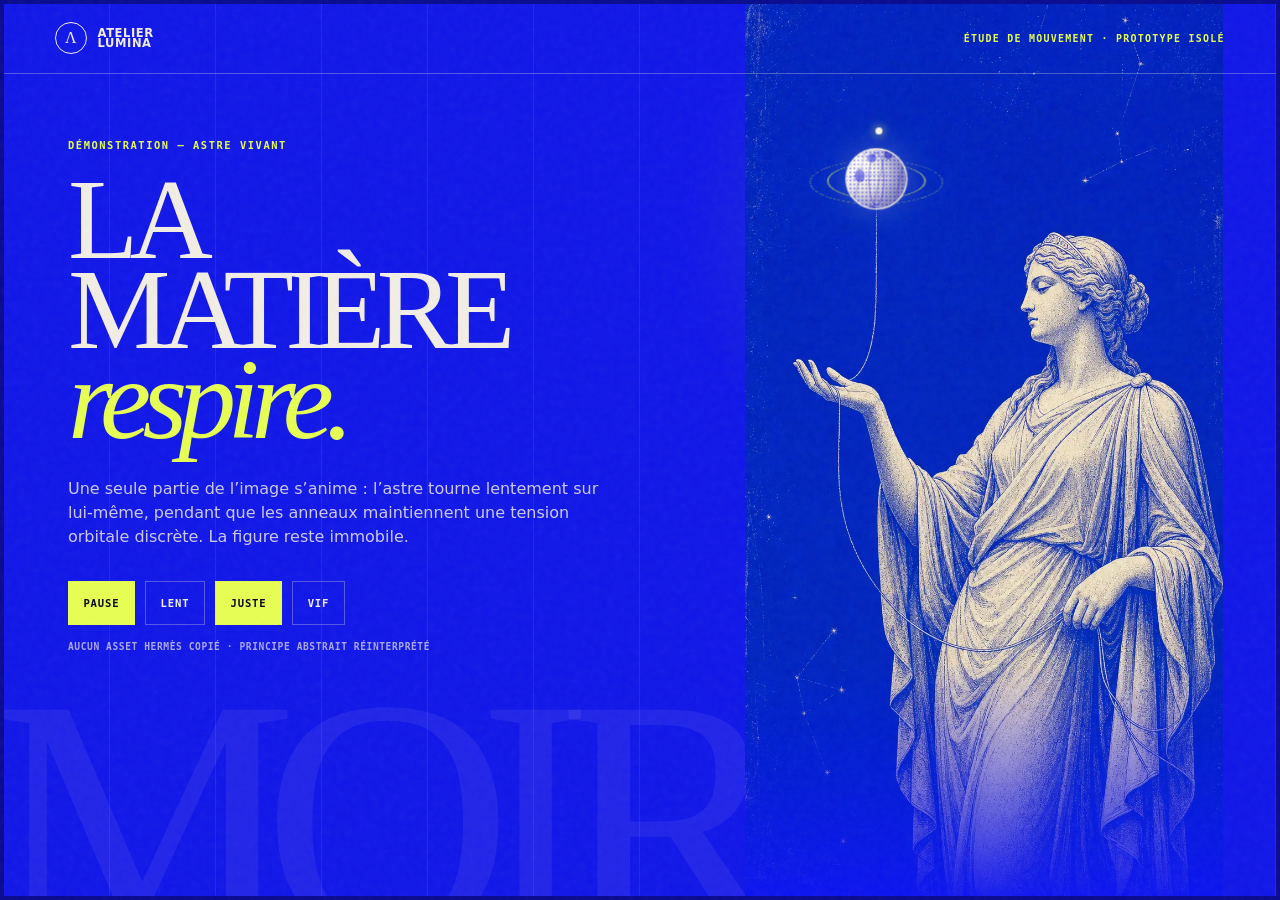
==== agency-site/moira-orbit/index.html @ 76524056 "release: Lumina moira-release-20260717-125138-publisherfix-6b4202b f743aba45705" ====
<!doctype html>
<html lang="fr">
<head>
  <meta charset="utf-8">
  <meta name="viewport" content="width=device-width,initial-scale=1">
  <meta name="robots" content="noindex,nofollow">
  <meta name="description" content="Étude de mouvement Atelier Lumina : une Moira immobile tient un astre gravé qui tourne sur lui-même.">
  <meta name="theme-color" content="#1117e8">
  <meta http-equiv="Content-Security-Policy" content="default-src 'self'; img-src 'self' data:; style-src 'self'; script-src 'self'; connect-src 'none'; font-src 'self'; media-src 'self'; worker-src 'none'; frame-src 'none'; form-action 'none'; base-uri 'none'; object-src 'none'">
  <title>Étude de mouvement — L’astre de Moira</title>
  <link rel="icon" href="../../favicon.svg" type="image/svg+xml">
  <link rel="stylesheet" href="styles.css">
</head>
<body>
  <a class="skip-link" href="#study">Aller au contenu</a>
  <main class="study" id="study">
    <header class="topbar">
      <div class="brand"><span class="sigil" aria-hidden="true">Λ</span><span>Atelier<br>Lumina</span></div>
      <div class="study-tag">Étude de mouvement · prototype isolé</div>
    </header>

    <section class="copy" aria-labelledby="title">
      <p class="kicker">Démonstration — astre vivant</p>
      <h1 id="title">La matière <i>respire.</i></h1>
      <p class="lede">Une seule partie de l’image s’anime&nbsp;: l’astre tourne lentement sur lui-même, pendant que les anneaux maintiennent une tension orbitale discrète. La figure reste immobile.</p>
      <div class="controls" aria-label="Réglages de la démonstration">
        <button class="control" id="toggle" type="button" aria-pressed="true">Pause</button>
        <button class="control speed" type="button" data-speed="10s" aria-pressed="false">Lent</button>
        <button class="control speed" type="button" data-speed="6s" aria-pressed="true">Juste</button>
        <button class="control speed" type="button" data-speed="3.2s" aria-pressed="false">Vif</button>
      </div>
      <p class="note">Aucun asset Hermès copié · principe abstrait réinterprété</p>
    </section>

    <figure class="figure-stage" aria-label="Moira tenant un astre animé">
      <img src="../assets/v2/aegean-moira.webp" alt="Figure mythologique originale tenant un astre au-dessus de sa main">
      <span class="aster-wrap" aria-hidden="true">
        <span class="orbit one"></span>
        <span class="orbit two"></span>
        <span class="orbit-dot"></span>
        <span class="aster">
          <span class="aster__surface"></span>
          <span class="aster__meridian"></span>
          <span class="aster__latitude"></span>
          <span class="aster__shine"></span>
        </span>
      </span>
    </figure>
  </main>
  <script src="app.js"></script>
</body>
</html>
---- agency-site/moira-orbit/styles.css ----
:root{
      --blue:#1117e8;
      --blue-deep:#090b8f;
      --bone:#f2eee5;
      --acid:#e7ff52;
      --ink:#080921;
      --line:rgba(242,238,229,.3);
      --serif:Georgia,'Times New Roman',serif;
      --sans:Inter,ui-sans-serif,system-ui,sans-serif;
      --mono:ui-monospace,SFMono-Regular,Menlo,Consolas,monospace;
      --spin:6s;
    }
    *{box-sizing:border-box}
    html,body{margin:0;min-height:100%;background:var(--blue);color:var(--bone)}
    body{font:400 1rem/1.5 var(--sans);overflow:hidden}
    body::after{
      content:"";position:fixed;inset:0;pointer-events:none;z-index:20;opacity:.045;
      background-image:url("data:image/svg+xml,%3Csvg viewBox='0 0 180 180' xmlns='http://www.w3.org/2000/svg'%3E%3Cfilter id='n'%3E%3CfeTurbulence type='fractalNoise' baseFrequency='.72' numOctaves='4' stitchTiles='stitch'/%3E%3C/filter%3E%3Crect width='100%25' height='100%25' filter='url(%23n)'/%3E%3C/svg%3E")
    }
    button{font:inherit}
    .skip-link{position:fixed;top:.75rem;left:.75rem;z-index:100000;padding:.8rem 1rem;background:var(--acid);color:var(--ink);font-weight:800;opacity:0;transform:translateY(-180%)}
    .skip-link:focus-visible{opacity:1;transform:none;outline:3px solid var(--bone);outline-offset:3px}
    .study{position:relative;isolation:isolate;min-height:100svh;overflow:hidden;border:4px solid var(--blue-deep)}
    .study::before{
      content:"";position:absolute;inset:0;z-index:-2;
      background:
        radial-gradient(circle at 75% 25%,rgba(231,255,82,.13),transparent 24%),
        repeating-linear-gradient(90deg,transparent 0,transparent calc(8.333% - 1px),rgba(242,238,229,.08) calc(8.333% - 1px),rgba(242,238,229,.08) 8.333%)
    }
    .study::after{content:"MOIRA";position:absolute;left:-.04em;bottom:-.14em;z-index:-1;color:rgba(242,238,229,.065);font:300 clamp(10rem,27vw,32rem)/.72 var(--serif);letter-spacing:-.1em}
    .topbar{position:absolute;inset:0 0 auto;z-index:10;display:flex;justify-content:space-between;align-items:center;padding:1.15rem clamp(1.2rem,4vw,4rem);border-bottom:1px solid var(--line)}
    .brand{display:flex;align-items:center;gap:.65rem;font:800 .72rem/.9 var(--sans);letter-spacing:.05em;text-transform:uppercase}
    .sigil{display:grid;place-items:center;width:2rem;height:2rem;border:1px solid currentColor;border-radius:50%;font:400 1rem var(--serif)}
    .study-tag{color:var(--acid);font:800 .62rem var(--mono);letter-spacing:.13em;text-transform:uppercase}
    .copy{position:relative;z-index:6;width:min(46rem,52vw);padding:clamp(7.5rem,15vh,10rem) 0 7rem clamp(1.25rem,5vw,5.5rem)}
    .kicker{margin:0 0 1.5rem;color:var(--acid);font:800 .65rem var(--mono);letter-spacing:.15em;text-transform:uppercase}
    h1{max-width:7ch;margin:0;font:300 clamp(4.3rem,9vw,10.8rem)/.78 var(--serif);letter-spacing:-.075em;text-transform:uppercase}
    h1 i{color:var(--acid);font-weight:300;text-transform:none}
    .lede{max-width:35rem;margin:2rem 0 0;color:rgba(242,238,229,.83);font-size:clamp(.98rem,1.25vw,1.18rem)}
    .controls{display:flex;align-items:center;gap:.65rem;flex-wrap:wrap;margin-top:2rem}
    .control{min-height:44px;padding:.72rem .9rem;border:1px solid var(--line);background:transparent;color:var(--bone);cursor:pointer;font:800 .66rem var(--mono);letter-spacing:.08em;text-transform:uppercase}
    .control:hover,.control:focus-visible,.control[aria-pressed="true"]{background:var(--acid);border-color:var(--acid);color:var(--ink)}
    .control:focus-visible{outline:3px solid var(--bone);outline-offset:3px}
    .note{margin:1rem 0 0;color:rgba(242,238,229,.68);font:600 .6rem var(--mono);letter-spacing:.06em;text-transform:uppercase}
    .figure-stage{position:absolute;right:clamp(-2rem,1vw,1rem);bottom:-7vh;z-index:2;height:112vh;aspect-ratio:864/1821;filter:saturate(1.04) contrast(1.03)}
    .figure-stage>img{display:block;width:100%;height:100%;object-fit:contain}
    .figure-stage::after{content:"";position:absolute;inset:0;pointer-events:none;background:linear-gradient(to bottom,transparent 72%,var(--blue) 97%)}
    .aster-wrap{position:absolute;left:27.5%;top:24.2%;z-index:5;width:12.8%;aspect-ratio:1;transform:translate(-50%,-50%);perspective:500px;filter:drop-shadow(0 0 1.15rem rgba(242,238,229,.28))}
    .aster{position:absolute;inset:0;overflow:hidden;border:1px solid rgba(242,238,229,.92);border-radius:50%;background:var(--bone);box-shadow:inset -.85rem -.4rem 1.15rem rgba(9,11,143,.48),inset .45rem .25rem .7rem rgba(255,255,255,.68),0 0 0 1px rgba(242,238,229,.14)}
    .aster__surface{position:absolute;inset:-18%;border-radius:50%;background:
      radial-gradient(ellipse at 18% 28%,rgba(17,23,232,.68) 0 8%,transparent 8.7%),
      radial-gradient(ellipse at 45% 64%,rgba(17,23,232,.62) 0 12%,transparent 12.8%),
      radial-gradient(ellipse at 76% 38%,rgba(17,23,232,.66) 0 9%,transparent 9.8%),
      radial-gradient(circle,rgba(17,23,232,.46) 0 1px,transparent 1.45px),
      repeating-linear-gradient(102deg,transparent 0 9px,rgba(9,11,143,.2) 10px 11px,transparent 12px 20px);
      background-size:55% 70%,65% 72%,58% 64%,4px 4px,160% 100%;
      mix-blend-mode:multiply;opacity:.82;
      animation:surface-turn var(--spin) linear infinite
    }
    .aster__meridian{position:absolute;inset:6% 37%;border:1px solid rgba(17,23,232,.48);border-radius:50%;transform-style:preserve-3d;animation:meridian-turn var(--spin) linear infinite}
    .aster__latitude{position:absolute;left:4%;right:4%;top:47%;height:24%;border:1px solid rgba(17,23,232,.38);border-radius:50%;transform:translateY(-50%) rotateX(66deg)}
    .aster__shine{position:absolute;left:15%;top:12%;width:25%;aspect-ratio:1;border-radius:50%;background:rgba(255,255,255,.58);filter:blur(5px);mix-blend-mode:screen}
    .orbit{position:absolute;left:50%;top:50%;border:1px solid var(--acid);border-radius:50%;pointer-events:none}
    .orbit.one{width:160%;aspect-ratio:1;transform:translate(-50%,-50%) rotateX(69deg);animation:ring-one 10s linear infinite}
    .orbit.two{width:215%;aspect-ratio:1;border-style:dashed;opacity:.62;transform:translate(-50%,-50%) rotateX(71deg) rotateZ(62deg);animation:ring-two 17s linear infinite reverse}
    .orbit-dot{position:absolute;left:49%;top:-34%;width:7px;aspect-ratio:1;border-radius:50%;background:var(--bone);box-shadow:0 0 10px var(--acid);animation:dot-pulse 2s ease-in-out infinite}
    .paused .aster__surface,.paused .aster__meridian,.paused .orbit,.paused .orbit-dot{animation-play-state:paused}
    @keyframes surface-turn{to{background-position:110% 0,-90% 0,135% 0,-80% 0,-160% 0}}
    @keyframes meridian-turn{0%{transform:rotateY(0)}50%{opacity:.35}100%{transform:rotateY(360deg)}}
    @keyframes ring-one{to{transform:translate(-50%,-50%) rotateX(69deg) rotateZ(360deg)}}
    @keyframes ring-two{to{transform:translate(-50%,-50%) rotateX(71deg) rotateZ(422deg)}}
    @keyframes dot-pulse{50%{transform:scale(1.8);opacity:.5}}
    @media(max-width:760px){
      .study{min-height:1120px}.study-tag{display:none}.copy{width:100%;padding:5.6rem 1.25rem 0}.kicker{margin-bottom:.8rem}h1{font-size:clamp(3.45rem,15vw,5rem)}.lede{max-width:28rem;margin-top:1rem;font-size:.82rem;line-height:1.5}.controls{margin-top:1rem}.note{display:none}.figure-stage{right:0;top:23.5rem;bottom:auto;width:100%;height:44rem;aspect-ratio:auto;overflow:hidden;opacity:.96}.figure-stage>img{position:absolute;inset:0 auto auto 0;width:100%;height:auto;max-width:none;transform:translateY(-12%)}.aster-wrap{left:27.5%;top:25.7vw;width:17vw}.study::after{bottom:8%;font-size:45vw}.topbar{padding:1rem 1.25rem}
    }
    @media(prefers-reduced-motion:reduce){.aster__surface,.aster__meridian,.orbit,.orbit-dot{animation:none!important}.note::after{content:" · mouvement réduit détecté"}}
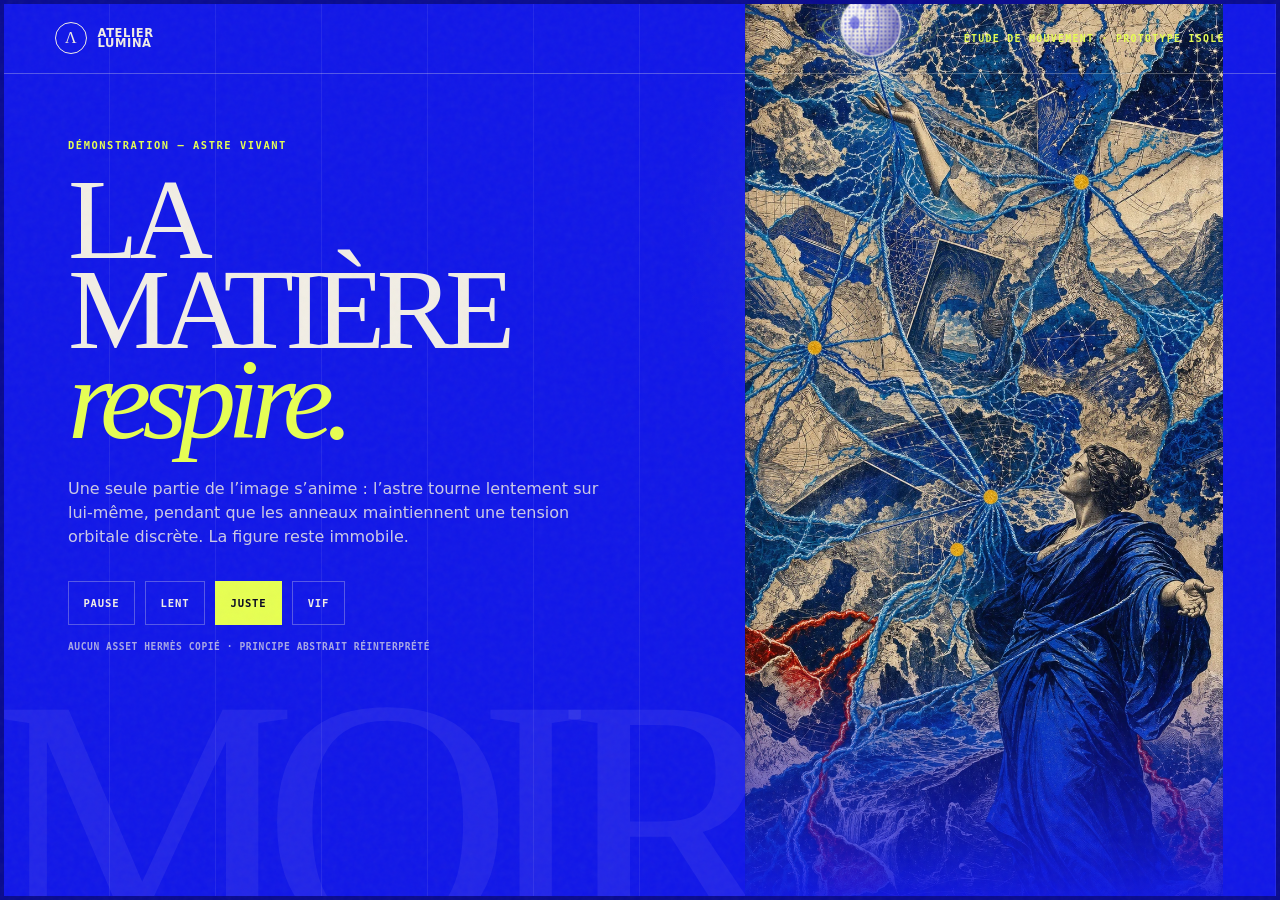
==== commit 151646f1: "release: Lumina agency-restore-originals-corrective-20260718-005335 09a837badb62" ====
--- a/agency-site/moira-orbit/index.html
+++ b/agency-site/moira-orbit/index.html
@@ -24,7 +24,7 @@
       <h1 id="title">La matière <i>respire.</i></h1>
       <p class="lede">Une seule partie de l’image s’anime&nbsp;: l’astre tourne lentement sur lui-même, pendant que les anneaux maintiennent une tension orbitale discrète. La figure reste immobile.</p>
       <div class="controls" aria-label="Réglages de la démonstration">
-        <button class="control" id="toggle" type="button" aria-pressed="true">Pause</button>
+        <button class="control" id="toggle" type="button" aria-pressed="false">Pause</button>
         <button class="control speed" type="button" data-speed="10s" aria-pressed="false">Lent</button>
         <button class="control speed" type="button" data-speed="6s" aria-pressed="true">Juste</button>
         <button class="control speed" type="button" data-speed="3.2s" aria-pressed="false">Vif</button>
--- a/agency-site/moira-orbit/styles.css
+++ b/agency-site/moira-orbit/styles.css
@@ -42,10 +42,10 @@
     .control:hover,.control:focus-visible,.control[aria-pressed="true"]{background:var(--acid);border-color:var(--acid);color:var(--ink)}
     .control:focus-visible{outline:3px solid var(--bone);outline-offset:3px}
     .note{margin:1rem 0 0;color:rgba(242,238,229,.68);font:600 .6rem var(--mono);letter-spacing:.06em;text-transform:uppercase}
-    .figure-stage{position:absolute;right:clamp(-2rem,1vw,1rem);bottom:-7vh;z-index:2;height:112vh;aspect-ratio:864/1821;filter:saturate(1.04) contrast(1.03)}
+    .figure-stage{position:absolute;right:clamp(-2rem,1vw,1rem);bottom:-7vh;z-index:2;height:112vh;aspect-ratio:864/1821}
     .figure-stage>img{display:block;width:100%;height:100%;object-fit:contain}
     .figure-stage::after{content:"";position:absolute;inset:0;pointer-events:none;background:linear-gradient(to bottom,transparent 72%,var(--blue) 97%)}
-    .aster-wrap{position:absolute;left:27.5%;top:24.2%;z-index:5;width:12.8%;aspect-ratio:1;transform:translate(-50%,-50%);perspective:500px;filter:drop-shadow(0 0 1.15rem rgba(242,238,229,.28))}
+    .aster-wrap{position:absolute;left:26.4%;top:9%;z-index:5;width:12.8%;aspect-ratio:1;transform:translate(-50%,-50%);perspective:500px;filter:drop-shadow(0 0 1.15rem rgba(242,238,229,.28))}
     .aster{position:absolute;inset:0;overflow:hidden;border:1px solid rgba(242,238,229,.92);border-radius:50%;background:var(--bone);box-shadow:inset -.85rem -.4rem 1.15rem rgba(9,11,143,.48),inset .45rem .25rem .7rem rgba(255,255,255,.68),0 0 0 1px rgba(242,238,229,.14)}
     .aster__surface{position:absolute;inset:-18%;border-radius:50%;background:
       radial-gradient(ellipse at 18% 28%,rgba(17,23,232,.68) 0 8%,transparent 8.7%),
@@ -71,6 +71,6 @@
     @keyframes ring-two{to{transform:translate(-50%,-50%) rotateX(71deg) rotateZ(422deg)}}
     @keyframes dot-pulse{50%{transform:scale(1.8);opacity:.5}}
     @media(max-width:760px){
-      .study{min-height:1120px}.study-tag{display:none}.copy{width:100%;padding:5.6rem 1.25rem 0}.kicker{margin-bottom:.8rem}h1{font-size:clamp(3.45rem,15vw,5rem)}.lede{max-width:28rem;margin-top:1rem;font-size:.82rem;line-height:1.5}.controls{margin-top:1rem}.note{display:none}.figure-stage{right:0;top:23.5rem;bottom:auto;width:100%;height:44rem;aspect-ratio:auto;overflow:hidden;opacity:.96}.figure-stage>img{position:absolute;inset:0 auto auto 0;width:100%;height:auto;max-width:none;transform:translateY(-12%)}.aster-wrap{left:27.5%;top:25.7vw;width:17vw}.study::after{bottom:8%;font-size:45vw}.topbar{padding:1rem 1.25rem}
+      .study{min-height:1120px}.study-tag{display:none}.copy{width:100%;padding:5.6rem 1.25rem 0}.kicker{margin-bottom:.8rem}h1{font-size:clamp(3.45rem,15vw,5rem)}.lede{max-width:28rem;margin-top:1rem;font-size:.82rem;line-height:1.5}.controls{margin-top:1rem}.note{display:none}.figure-stage{right:0;top:23.5rem;bottom:auto;width:100%;height:44rem;aspect-ratio:auto;overflow:hidden;opacity:.96}.figure-stage>img{position:absolute;inset:0 auto auto 0;width:100%;height:auto;max-width:none;transform:none}.aster-wrap{left:26.4%;top:9%;width:17vw}.study::after{bottom:8%;font-size:45vw}.topbar{padding:1rem 1.25rem}
     }
     @media(prefers-reduced-motion:reduce){.aster__surface,.aster__meridian,.orbit,.orbit-dot{animation:none!important}.note::after{content:" · mouvement réduit détecté"}}
